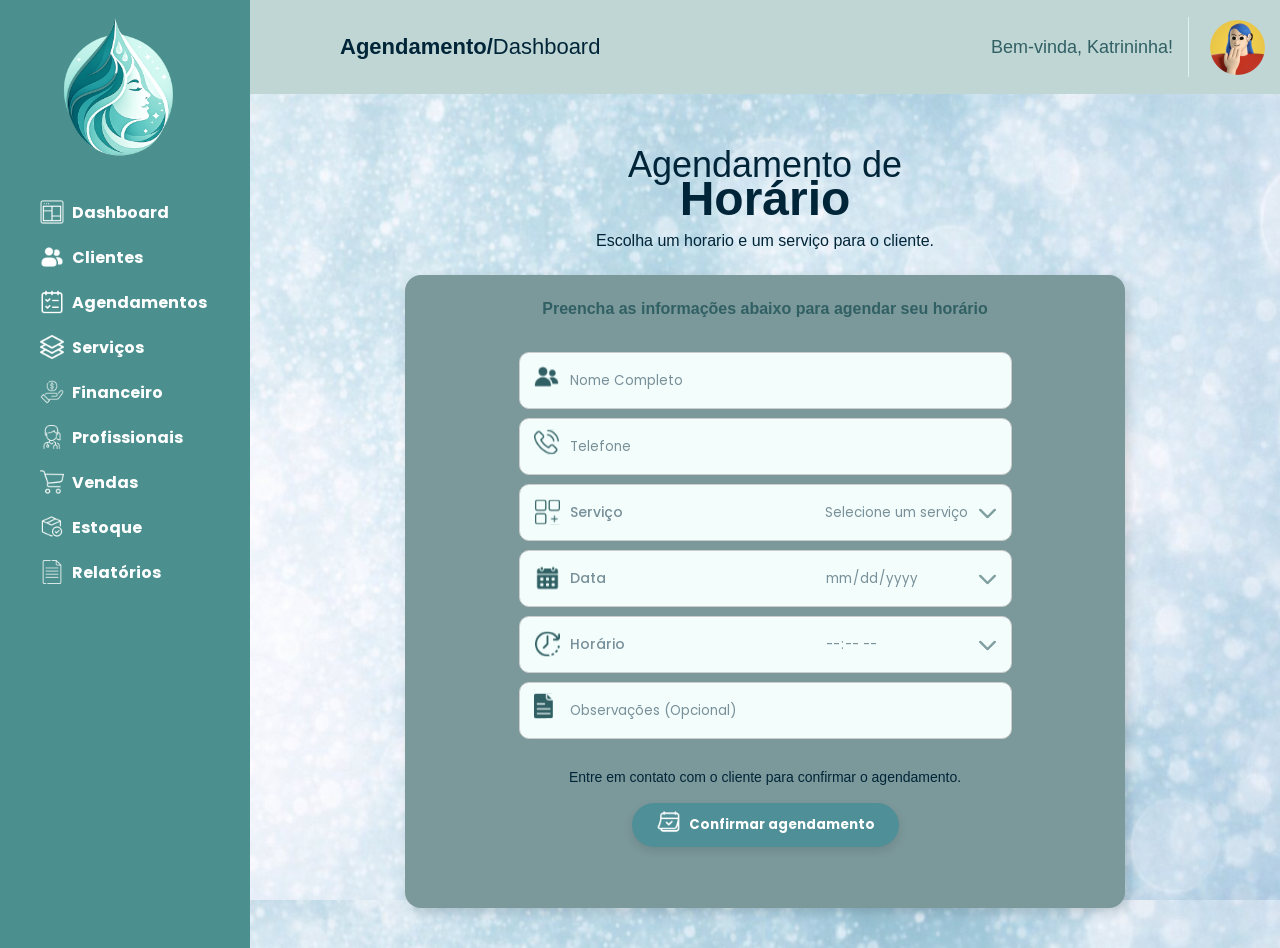
==== agendamento.html @ 1912023b "ajuste na responsividade do layout do tablet, responsividade do tamanho da letra de  agendamento, al" ====
<!doctype html>
<html lang="pt-br">
  <head>
    <meta charset="UTF-8" />
    <meta name="viewport" content="width=device-width, initial-scale=1.0" />
    <link rel="stylesheet" href="./style/style.css" />
    <title>Agendamento</title>
  </head>
  <body>
    <div class="sidebar">
      <!-- icone de x -->
      <div class="toggle_fechar">
        <svg
          width="23"
          height="23"
          viewBox="0 0 23 23"
          fill="none"
          xmlns="http://www.w3.org/2000/svg"
          xmlns:xlink="http://www.w3.org/1999/xlink"
        >
          <rect width="23" height="23" fill="url(#pattern0_185_789)" />
          <defs>
            <pattern
              id="pattern0_185_789"
              patternContentUnits="objectBoundingBox"
              width="1"
              height="1"
            >
              <use xlink:href="#image0_185_789" transform="scale(0.015625)" />
            </pattern>
            <image
              id="image0_185_789"
              width="64"
              height="64"
              preserveAspectRatio="none"
              xlink:href="[data-uri]"
            />
          </defs>
        </svg>
      </div>

      <!-- Logo -->
      <div class="img_sidebar">
        <img src="./assets/logo_sem_escrita.png" alt="Logo" />
      </div>

      <!-- Dashboard -->
      <div class="sidebar_icon_link">
        <svg
          width="24"
          height="24"
          viewBox="0 0 24 24"
          fill="none"
          xmlns="http://www.w3.org/2000/svg"
          xmlns:xlink="http://www.w3.org/1999/xlink"
        >
          <rect width="24" height="24" fill="url(#pattern0_128_11)" />
          <defs>
            <pattern
              id="pattern0_128_11"
              patternContentUnits="objectBoundingBox"
              width="1"
              height="1"
            >
              <use xlink:href="#image0_128_11" transform="scale(0.015625)" />
            </pattern>
            <image
              id="image0_128_11"
              width="64"
              height="64"
              preserveAspectRatio="none"
              xlink:href="[data-uri]"
            />
          </defs>
        </svg>
        <a href="/index.html" class="sidebar_link">Dashboard</a>
      </div>

      <!-- Clientes -->
      <div class="sidebar_icon_link">
        <svg
          width="24"
          height="24"
          viewBox="0 0 24 24"
          fill="none"
          xmlns="http://www.w3.org/2000/svg"
          xmlns:xlink="http://www.w3.org/1999/xlink"
        >
          <rect width="24" height="24" fill="url(#pattern0_128_10)" />
          <defs>
            <pattern
              id="pattern0_128_10"
              patternContentUnits="objectBoundingBox"
              width="1"
              height="1"
            >
              <use xlink:href="#image0_128_10" transform="scale(0.015625)" />
            </pattern>
            <image
              id="image0_128_10"
              width="64"
              height="64"
              preserveAspectRatio="none"
              xlink:href="[data-uri]"
            />
          </defs>
        </svg>
        <a href="/cliente.html" class="sidebar_link">Clientes</a>
      </div>

      <!-- Agendamentos -->
      <div class="sidebar_icon_link">
        <svg
          width="24"
          height="24"
          viewBox="0 0 24 24"
          fill="none"
          xmlns="http://www.w3.org/2000/svg"
          xmlns:xlink="http://www.w3.org/1999/xlink"
        >
          <rect width="24" height="24" fill="url(#pattern0_128_12)" />
          <defs>
            <pattern
              id="pattern0_128_12"
              patternContentUnits="objectBoundingBox"
              width="1"
              height="1"
            >
              <use xlink:href="#image0_128_12" transform="scale(0.015625)" />
            </pattern>
            <image
              id="image0_128_12"
              width="64"
              height="64"
              preserveAspectRatio="none"
              xlink:href="[data-uri]"
            />
          </defs>
        </svg>
        <a href="/agendamento.html" class="sidebar_link">Agendamentos</a>
      </div>

      <!-- Serviços -->
      <div class="sidebar_icon_link">
        <svg
          width="24"
          height="24"
          viewBox="0 0 24 24"
          fill="none"
          xmlns="http://www.w3.org/2000/svg"
          xmlns:xlink="http://www.w3.org/1999/xlink"
        >
          <rect width="24" height="24" fill="url(#pattern0_128_13)" />
          <defs>
            <pattern
              id="pattern0_128_13"
              patternContentUnits="objectBoundingBox"
              width="1"
              height="1"
            >
              <use xlink:href="#image0_128_13" transform="scale(0.015625)" />
            </pattern>
            <image
              id="image0_128_13"
              width="64"
              height="64"
              preserveAspectRatio="none"
              xlink:href="[data-uri]"
            />
          </defs>
        </svg>
        <a href="/servicos.html" class="sidebar_link">Serviços</a>
      </div>

      <!-- Financeiro -->
      <div class="sidebar_icon_link">
        <svg
          width="24"
          height="24"
          viewBox="0 0 24 24"
          fill="none"
          xmlns="http://www.w3.org/2000/svg"
          xmlns:xlink="http://www.w3.org/1999/xlink"
        >
          <rect width="24" height="24" fill="url(#pattern0_128_14)" />
          <defs>
            <pattern
              id="pattern0_128_14"
              patternContentUnits="objectBoundingBox"
              width="1"
              height="1"
            >
              <use xlink:href="#image0_128_14" transform="scale(0.015625)" />
            </pattern>
            <image
              id="image0_128_14"
              width="64"
              height="64"
              preserveAspectRatio="none"
              xlink:href="[data-uri]"
            />
          </defs>
        </svg>
        <a href="/financeiro.html" class="sidebar_link">Financeiro</a>
      </div>

      <!-- Profissionais -->
      <div class="sidebar_icon_link">
        <svg
          width="24"
          height="24"
          viewBox="0 0 24 24"
          fill="none"
          xmlns="http://www.w3.org/2000/svg"
          xmlns:xlink="http://www.w3.org/1999/xlink"
        >
          <rect width="24" height="24" fill="url(#pattern0_128_15)" />
          <defs>
            <pattern
              id="pattern0_128_15"
              patternContentUnits="objectBoundingBox"
              width="1"
              height="1"
            >
              <use xlink:href="#image0_128_15" transform="scale(0.015625)" />
            </pattern>
            <image
              id="image0_128_15"
              width="64"
              height="64"
              preserveAspectRatio="none"
              xlink:href="[data-uri]"
            />
          </defs>
        </svg>
        <a href="/profissionais.html" class="sidebar_link">Profissionais</a>
      </div>

      <!-- Vendas -->
      <div class="sidebar_icon_link">
        <svg
          width="24"
          height="24"
          viewBox="0 0 24 24"
          fill="none"
          xmlns="http://www.w3.org/2000/svg"
          xmlns:xlink="http://www.w3.org/1999/xlink"
        >
          <rect width="24" height="24" fill="url(#pattern0_128_9)" />
          <defs>
            <pattern
              id="pattern0_128_9"
              patternContentUnits="objectBoundingBox"
              width="1"
              height="1"
            >
              <use xlink:href="#image0_128_9" transform="scale(0.015625)" />
            </pattern>
            <image
              id="image0_128_9"
              width="64"
              height="64"
              preserveAspectRatio="none"
              xlink:href="[data-uri]"
            />
          </defs>
        </svg>
        <a href="/vendas.html" class="sidebar_link">Vendas</a>
      </div>

      <!-- Estoque -->
      <div class="sidebar_icon_link">
        <svg
          width="24"
          height="24"
          viewBox="0 0 24 24"
          fill="none"
          xmlns="http://www.w3.org/2000/svg"
          xmlns:xlink="http://www.w3.org/1999/xlink"
        >
          <rect width="24" height="24" fill="url(#pattern0_128_16)" />
          <defs>
            <pattern
              id="pattern0_128_16"
              patternContentUnits="objectBoundingBox"
              width="1"
              height="1"
            >
              <use xlink:href="#image0_128_16" transform="scale(0.015625)" />
            </pattern>
            <image
              id="image0_128_16"
              width="64"
              height="64"
              preserveAspectRatio="none"
              xlink:href="[data-uri]"
            />
          </defs>
        </svg>
        <a href="/estoque.html" class="sidebar_link">Estoque</a>
      </div>

      <!-- Relatórios -->
      <div class="sidebar_icon_link">
        <svg
          width="24"
          height="24"
          viewBox="0 0 24 24"
          fill="none"
          xmlns="http://www.w3.org/2000/svg"
          xmlns:xlink="http://www.w3.org/1999/xlink"
        >
          <rect width="24" height="24" fill="url(#pattern0_128_17)" />
          <defs>
            <pattern
              id="pattern0_128_17"
              patternContentUnits="objectBoundingBox"
              width="1"
              height="1"
            >
              <use xlink:href="#image0_128_17" transform="scale(0.015625)" />
            </pattern>
            <image
              id="image0_128_17"
              width="64"
              height="64"
              preserveAspectRatio="none"
              xlink:href="[data-uri]"
            />
          </defs>
        </svg>
        <a href="/relatorios.html" class="sidebar_link">Relatórios</a>
      </div>
    </div>

    <div class="padrao">
      <!-- Header Padrao -->
       <header>
        <div class="toggle_abrir">
          <svg width="50" height="50" viewBox="0 0 50 50" fill="none" xmlns="http://www.w3.org/2000/svg" xmlns:xlink="http://www.w3.org/1999/xlink">
            <rect width="50" height="50" fill="url(#pattern0_79_16)" />
            <defs>
            <pattern id="pattern0_79_16" apatternContentUnits="objectBoundingBox" width="1" height="1">
              <use xlink:href="#image0_79_16" transform="scale(0.015625)" />
            </pattern>
            <image id="image0_79_16" width="64" height="64" preserveAspectRatio="none" xlink:href="[data-uri]"/>
            </defs>
          </svg>

        </div>

        <img class="logo_mobile_e_tablet" src="/assets/logo_mobile_e_tablet.png" alt="logo"/>
        <div class="header_h2">
          <h2 class="header_h2--bold">Agendamento/</h2>
          <h2 class="header_h2--regular">Dashboard</h2>
        </div>

        <p>Bem-vinda, Katrininha!</p>

        <div class="barra"></div>

        <img src="assets/perfil.png" alt="Perfil" />
      </header>
        <!-- Container principal -->
        <main>
          <div class="container_principal">
            <div class="titulo">
              <h2>Agendamento de</h2>
              <h1>Horário</h1>
              <h4>Escolha um horario e um serviço para o cliente.</h4>
            </div>

            <!-- Conteiner principal do agendamento -->
            <div class="content_agendamento">
              <h4>Preencha as informações abaixo para agendar seu horário</h4>

              <!-- Formulário de agendamento -->
              <form action="/enviar-dados" method="post">
                <!-- div para organização dos inputs -->
                <div class="form_group">
                  <!-- NOME -->
                  <!-- div para alinhamento dos icones -->
                  <div class="icon_group">
                    <!-- Icone de user -->
                    <span class="icon">
                      <svg width="25" height="25" viewBox="0 0 25 25" fill="none" xmlns="http://www.w3.org/2000/svg" xmlns:xlink="http://www.w3.org/1999/xlink">
                        <rect width="25" height="25" fill="url(#pattern0_185_724)"/>
                        <defs>
                          <pattern id="pattern0_185_724" patternContentUnits="objectBoundingBox" width="1" height="1">
                            <use xlink:href="#image0_185_724" transform="scale(0.015625)"/>
                          </pattern>
                          <image id="image0_185_724" width="64" height="64" preserveAspectRatio="none" xlink:href="[data-uri]"/>
                        </defs>
                      </svg>
                    </span>

                    <!-- Campo de nome -->
                    <input type="text" id="nome" placeholder="Nome Completo" required/>
                  </div>

                  <!-- TELEFONE -->
                  <div class="icon_group">
                    <!-- icone de telefone -->
                    <span class="icon">
                      <svg width="25" height="25" viewBox="0 0 25 25" fill="none" xmlns="http://www.w3.org/2000/svg" xmlns:xlink="http://www.w3.org/1999/xlink">
                        <rect width="25" height="25" fill="url(#pattern0_185_725)"/>
                        <defs>
                          <pattern id="pattern0_185_725" patternContentUnits="objectBoundingBox" width="1" height="1">
                            <use xlink:href="#image0_185_725" transform="scale(0.015625)"/>
                          </pattern>
                          <image id="image0_185_725" width="64" height="64" preserveAspectRatio="none" xlink:href="[data-uri]"/>
                        </defs>
                      </svg>
                    </span>

                    <!-- Campo de telefone -->
                    <input type="tel" id="telefone" placeholder="Telefone" required/>
                  </div>

                  <!-- SERVIÇOS -->
                  <!-- Campo de serviço -->
                  <div class="campo_select">
                    <!-- icone de serviço -->
                    <div class="icon_group">
                      <span class="icon">
                        <svg width="25" height="25" viewBox="0 0 25 25" fill="none" xmlns="http://www.w3.org/2000/svg" xmlns:xlink="http://www.w3.org/1999/xlink">
                          <rect width="25" height="25" fill="url(#pattern0_185_726)"/>
                          <defs>
                            <pattern id="pattern0_185_726" patternContentUnits="objectBoundingBox" width="1" height="1">
                              <use xlink:href="#image0_185_726" transform="scale(0.015625)"/>
                            </pattern>
                            <image id="image0_185_726" width="64" height="64" preserveAspectRatio="none" xlink:href="[data-uri]"/>
                          </defs>
                        </svg>

                      </span>
                    </div>

                    <!-- lado direito de serviço com texto-->
                    <span class="label">Serviço</span>

                    <!-- select de serviço -->
                    <select class="input_select" id="servico" required>
                      <option disabled selected>Selecione um serviço</option>
                      <option>Preenchimento Labial</option>
                      <option>Botox</option>
                      <option>Massagem Facial</option>
                      <option>Peeling Químico</option>
                      <option>Limpeza de Pele</option>
                      <option>Microagulhamento</option>
                      <option>Drenagem Linfática</option>
                    </select>

                    <!-- seta ao lado de selecione um serviço -->
                    <span class="icon_seta">
                      <svg width="17" height="17" viewBox="0 0 17 17" fill="none" xmlns="http://www.w3.org/2000/svg" xmlns:xlink="http://www.w3.org/1999/xlink">
                        <rect opacity="0.6" width="17" height="17" fill="url(#pattern0_232_75)"/>
                        <defs>
                          <pattern id="pattern0_232_75" patternContentUnits="objectBoundingBox" width="1" height="1">
                            <use xlink:href="#image0_232_75" transform="scale(0.03125)"/>
                          </pattern>
                          <image id="image0_232_75" width="32" height="32" preserveAspectRatio="none" xlink:href="[data-uri]"/>
                        </defs>
                      </svg>

                    </span>
                  </div>

                  <!-- DATA -->
                  <!-- Campo de data -->
                  <div class="campo_select">
                    <div class="icon_group">
                      <!-- icone de data -->
                      <span class="icon">
                        <svg width="25" height="25" viewBox="0 0 25 25" fill="none" xmlns="http://www.w3.org/2000/svg" xmlns:xlink="http://www.w3.org/1999/xlink">
                          <rect width="25" height="25" fill="url(#pattern0_185_727)"/>
                          <defs>
                            <pattern id="pattern0_185_727" patternContentUnits="objectBoundingBox" width="1" height="1">
                              <use xlink:href="#image0_185_727" transform="scale(0.015625)"/>
                            </pattern>
                            <image id="image0_185_727" width="64" height="64" preserveAspectRatio="none" xlink:href="[data-uri]"/>
                          </defs>
                        </svg>
                      </span>
                    </div>

                    <!-- lado direito de data com texto -->
                    <span class="label">Data</span>

                    <input type="date" id="data" name="data" required />

                    <!-- seta ao lado de horario -->
                    <span class="icon_seta">
                      <svg width="17" height="17" viewBox="0 0 17 17" fill="none" xmlns="http://www.w3.org/2000/svg" xmlns:xlink="http://www.w3.org/1999/xlink">
                        <rect opacity="0.6" width="17" height="17" fill="url(#pattern0_232_75)"/>
                        <defs>
                          <pattern id="pattern0_232_75" patternContentUnits="objectBoundingBox" width="1" height="1">
                            <use xlink:href="#image0_232_75" transform="scale(0.03125)"/>
                          </pattern>
                          <image id="image0_232_75" width="32" height="32" preserveAspectRatio="none" xlink:href="[data-uri]"/>
                        </defs>
                      </svg>
                    </span>
                  </div>

                  <!-- HORARIO -->
                  <!-- Campo de horario -->
                  <div class="campo_select">
                    <div class="icon_group">
                      <!-- icone de horario -->
                      <span class="icon">
                        <svg width="25" height="25" viewBox="0 0 25 25" fill="none" xmlns="http://www.w3.org/2000/svg" xmlns:xlink="http://www.w3.org/1999/xlink">
                          <rect width="25" height="25" fill="url(#pattern0_185_728)"/>
                          <defs>
                            <pattern id="pattern0_185_728" patternContentUnits="objectBoundingBox" width="1" height="1">
                              <use xlink:href="#image0_185_728" transform="scale(0.015625)"/>
                            </pattern>
                            <image id="image0_185_728" width="64" height="64" preserveAspectRatio="none" xlink:href="[data-uri]"/>
                          </defs>
                        </svg>
                      </span>
                    </div>

                    <!-- lado direito de horario com texto -->
                    <span class="label">Horário</span>

                    <input type="time" id="horario" name="horario" required />

                    <!-- seta ao lado de horario -->
                    <span class="icon_seta">
                      <svg width="17" height="17" viewBox="0 0 17 17" fill="none" xmlns="http://www.w3.org/2000/svg" xmlns:xlink="http://www.w3.org/1999/xlink">
                        <rect opacity="0.6" width="17" height="17" fill="url(#pattern0_232_75)"/>
                        <defs>
                          <pattern id="pattern0_232_75" patternContentUnits="objectBoundingBox" width="1" height="1">
                            <use xlink:href="#image0_232_75" transform="scale(0.03125)"/>
                          </pattern>
                          <image id="image0_232_75" width="32" height="32" preserveAspectRatio="none" xlink:href="[data-uri]"/>
                        </defs>
                      </svg>
                    </span>
                  </div>

                  <!-- OBSERVAÇOES -->
                  <div class="icon_group">
                    <!-- icone de observações -->
                    <span class="icon">
                      <svg
                        width="25"
                        height="25"
                        viewBox="0 0 25 25"
                        fill="none"
                        xmlns="http://www.w3.org/2000/svg"
                        xmlns:xlink="http://www.w3.org/1999/xlink"
                      >
                        <rect
                          width="25"
                          height="25"
                          fill="url(#pattern0_212_93)"
                        />
                        <defs>
                          <pattern
                            id="pattern0_212_93"
                            patternContentUnits="objectBoundingBox"
                            width="1"
                            height="1"
                          >
                            <use
                              xlink:href="#image0_212_93"
                              transform="scale(0.015625)"
                            />
                          </pattern>
                          <image
                            id="image0_212_93"
                            width="64"
                            height="64"
                            preserveAspectRatio="none"
                            xlink:href="[data-uri]"
                          />
                        </defs>
                      </svg>
                    </span>

                    <!-- Campo de observações -->
                    <input
                      type="text"
                      id="observacoes"
                      placeholder="Observações (Opcional)"
                    />
                  </div>
                </div>

                <p>
                  Entre em contato com o cliente para confirmar o agendamento.
                </p>

                <!-- Botão de envio -->
                <button type="submit">
                  <span class="icon">
                    <svg
                      width="25"
                      height="25"
                      viewBox="0 0 25 25"
                      fill="none"
                      xmlns="http://www.w3.org/2000/svg"
                      xmlns:xlink="http://www.w3.org/1999/xlink"
                    >
                      <rect
                        width="25"
                        height="25"
                        fill="url(#pattern0_185_731)"
                      />
                      <defs>
                        <pattern
                          id="pattern0_185_731"
                          patternContentUnits="objectBoundingBox"
                          width="1"
                          height="1"
                        >
                          <use
                            xlink:href="#image0_185_731"
                            transform="scale(0.015625)"
                          />
                        </pattern>
                        <image
                          id="image0_185_731"
                          width="64"
                          height="64"
                          preserveAspectRatio="none"
                          xlink:href="[data-uri]"
                        />
                      </defs>
                    </svg>
                  </span>

                  Confirmar agendamento
                </button>
              </form>
            </div>
          </div>
        </main>
      </main>
    </div>

    <script src="/js/script.js"></script>
  </body>
</html>
---- style/style.css ----
@import url(../css/agendamento.css);
@import url(../css/cadastro.css);
@import url(../css/cliente.css);
@import url(../css/componentes.css);
@import url(../css/estoque.css);
@import url(../css/financeiro.css);
@import url(../css/global.css);
@import url(../css/index.css);
@import url(../css/layout.css);
@import url(../css/login.css);
@import url(../css/profissional.css);
@import url(../css/servicos.css);

/* RESPONSIVIDADE */
@import url(../css/responsividade_agendamento.css);
@import url(../css/responsividade_cadastro.css);
@import url(../css/responsividade_cliente.css);
@import url(../css/responsividade_estoque.css);
@import url(../css/responsividade_financeiro.css);
@import url(../css/responsividade_index.css);
@import url(../css/responsividade_layout.css);
@import url(../css/responsividade_login.css);
@import url(../css/responsividade_profissionais.css);
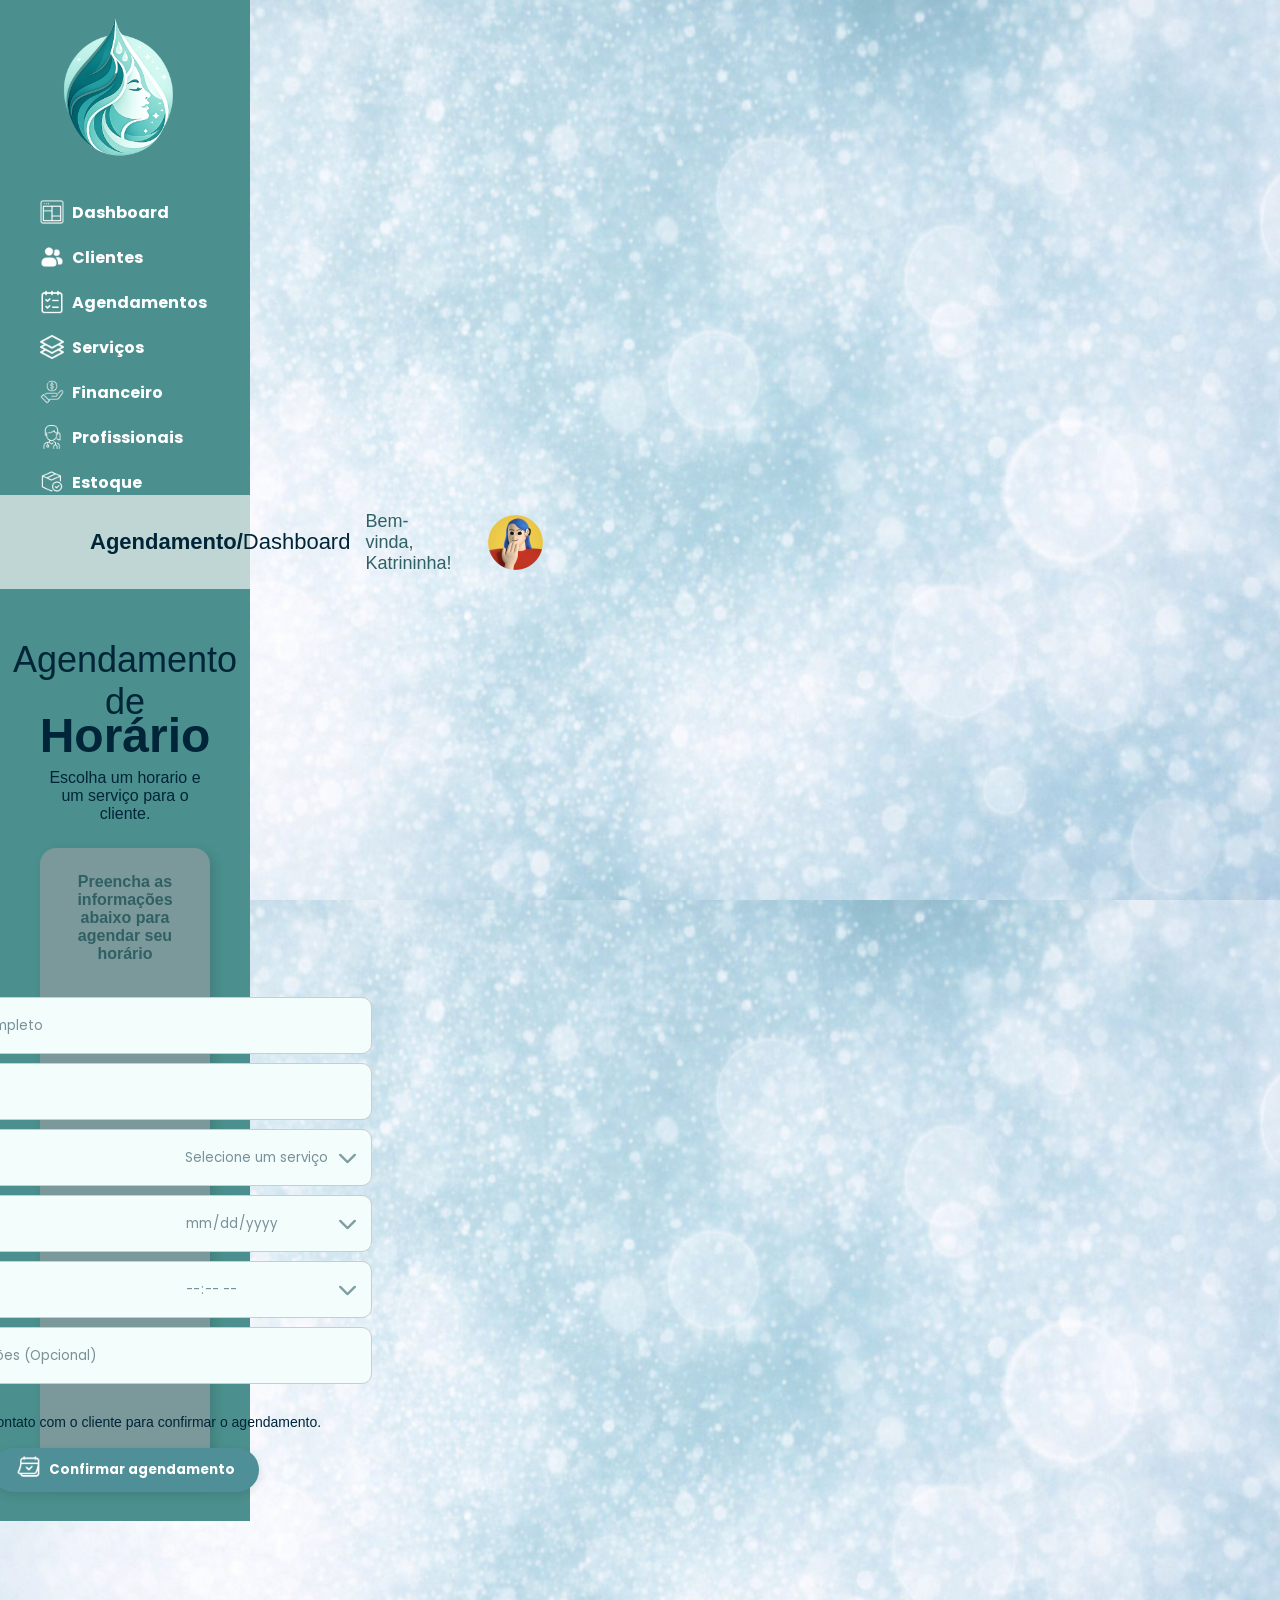
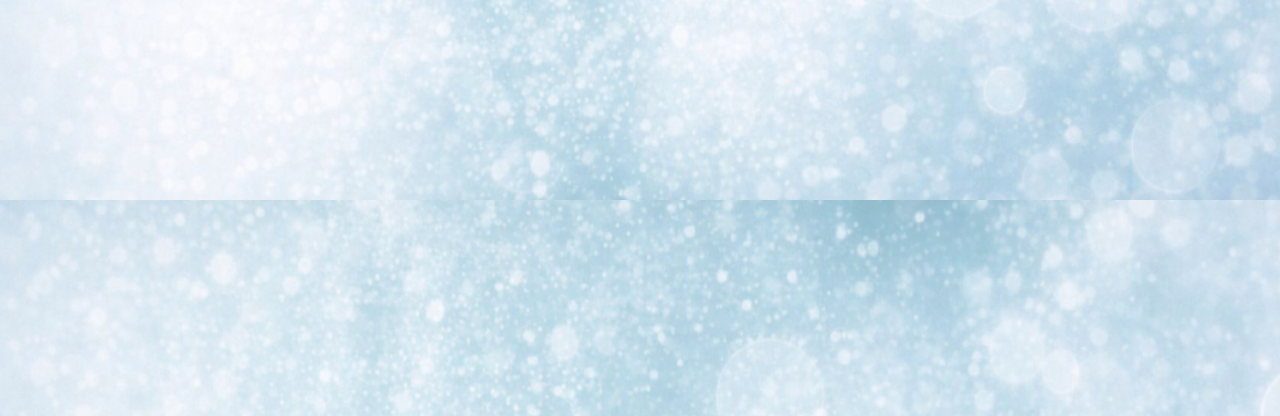
==== commit a4b18441: "tirando as paginas a mais do sidebar" ====
--- a/agendamento.html
+++ b/agendamento.html
@@ -10,31 +10,13 @@
     <div class="sidebar">
       <!-- icone de x -->
       <div class="toggle_fechar">
-        <svg
-          width="23"
-          height="23"
-          viewBox="0 0 23 23"
-          fill="none"
-          xmlns="http://www.w3.org/2000/svg"
-          xmlns:xlink="http://www.w3.org/1999/xlink"
-        >
+        <svg width="23" height="23" viewBox="0 0 23 23" fill="none" xmlns="http://www.w3.org/2000/svg" xmlns:xlink="http://www.w3.org/1999/xlink">
           <rect width="23" height="23" fill="url(#pattern0_185_789)" />
           <defs>
-            <pattern
-              id="pattern0_185_789"
-              patternContentUnits="objectBoundingBox"
-              width="1"
-              height="1"
-            >
+            <pattern id="pattern0_185_789" patternContentUnits="objectBoundingBox" width="1" height="1">
               <use xlink:href="#image0_185_789" transform="scale(0.015625)" />
             </pattern>
-            <image
-              id="image0_185_789"
-              width="64"
-              height="64"
-              preserveAspectRatio="none"
-              xlink:href="[data-uri]"
-            />
+            <image id="image0_185_789" width="64" height="64" preserveAspectRatio="none" xlink:href="[data-uri]"/>
           </defs>
         </svg>
       </div>
@@ -46,31 +28,13 @@
 
       <!-- Dashboard -->
       <div class="sidebar_icon_link">
-        <svg
-          width="24"
-          height="24"
-          viewBox="0 0 24 24"
-          fill="none"
-          xmlns="http://www.w3.org/2000/svg"
-          xmlns:xlink="http://www.w3.org/1999/xlink"
-        >
+        <svg width="24" height="24" viewBox="0 0 24 24" fill="none" xmlns="http://www.w3.org/2000/svg" xmlns:xlink="http://www.w3.org/1999/xlink">
           <rect width="24" height="24" fill="url(#pattern0_128_11)" />
           <defs>
-            <pattern
-              id="pattern0_128_11"
-              patternContentUnits="objectBoundingBox"
-              width="1"
-              height="1"
-            >
+            <pattern id="pattern0_128_11" patternContentUnits="objectBoundingBox" width="1" height="1" >
               <use xlink:href="#image0_128_11" transform="scale(0.015625)" />
             </pattern>
-            <image
-              id="image0_128_11"
-              width="64"
-              height="64"
-              preserveAspectRatio="none"
-              xlink:href="[data-uri]"
-            />
+            <image id="image0_128_11" width="64" height="64" preserveAspectRatio="none" xlink:href="[data-uri]"/>
           </defs>
         </svg>
         <a href="/index.html" class="sidebar_link">Dashboard</a>
@@ -78,31 +42,13 @@
 
       <!-- Clientes -->
       <div class="sidebar_icon_link">
-        <svg
-          width="24"
-          height="24"
-          viewBox="0 0 24 24"
-          fill="none"
-          xmlns="http://www.w3.org/2000/svg"
-          xmlns:xlink="http://www.w3.org/1999/xlink"
-        >
+        <svg width="24" height="24" viewBox="0 0 24 24" fill="none" xmlns="http://www.w3.org/2000/svg" xmlns:xlink="http://www.w3.org/1999/xlink">
           <rect width="24" height="24" fill="url(#pattern0_128_10)" />
           <defs>
-            <pattern
-              id="pattern0_128_10"
-              patternContentUnits="objectBoundingBox"
-              width="1"
-              height="1"
-            >
+            <pattern id="pattern0_128_10" patternContentUnits="objectBoundingBox" width="1" height="1" >
               <use xlink:href="#image0_128_10" transform="scale(0.015625)" />
             </pattern>
-            <image
-              id="image0_128_10"
-              width="64"
-              height="64"
-              preserveAspectRatio="none"
-              xlink:href="[data-uri]"
-            />
+            <image id="image0_128_10" width="64" height="64" preserveAspectRatio="none" xlink:href="[data-uri]"/>
           </defs>
         </svg>
         <a href="/cliente.html" class="sidebar_link">Clientes</a>
@@ -110,31 +56,13 @@
 
       <!-- Agendamentos -->
       <div class="sidebar_icon_link">
-        <svg
-          width="24"
-          height="24"
-          viewBox="0 0 24 24"
-          fill="none"
-          xmlns="http://www.w3.org/2000/svg"
-          xmlns:xlink="http://www.w3.org/1999/xlink"
-        >
+        <svg width="24" height="24" viewBox="0 0 24 24" fill="none" xmlns="http://www.w3.org/2000/svg" xmlns:xlink="http://www.w3.org/1999/xlink" >
           <rect width="24" height="24" fill="url(#pattern0_128_12)" />
           <defs>
-            <pattern
-              id="pattern0_128_12"
-              patternContentUnits="objectBoundingBox"
-              width="1"
-              height="1"
-            >
+            <pattern id="pattern0_128_12" patternContentUnits="objectBoundingBox" width="1" height="1">
               <use xlink:href="#image0_128_12" transform="scale(0.015625)" />
             </pattern>
-            <image
-              id="image0_128_12"
-              width="64"
-              height="64"
-              preserveAspectRatio="none"
-              xlink:href="[data-uri]"
-            />
+            <image id="image0_128_12" width="64" height="64" preserveAspectRatio="none" xlink:href="[data-uri]"/>
           </defs>
         </svg>
         <a href="/agendamento.html" class="sidebar_link">Agendamentos</a>
@@ -142,31 +70,13 @@
 
       <!-- Serviços -->
       <div class="sidebar_icon_link">
-        <svg
-          width="24"
-          height="24"
-          viewBox="0 0 24 24"
-          fill="none"
-          xmlns="http://www.w3.org/2000/svg"
-          xmlns:xlink="http://www.w3.org/1999/xlink"
-        >
+        <svg width="24" height="24" viewBox="0 0 24 24" fill="none" xmlns="http://www.w3.org/2000/svg" xmlns:xlink="http://www.w3.org/1999/xlink">
           <rect width="24" height="24" fill="url(#pattern0_128_13)" />
           <defs>
-            <pattern
-              id="pattern0_128_13"
-              patternContentUnits="objectBoundingBox"
-              width="1"
-              height="1"
-            >
+            <pattern id="pattern0_128_13" patternContentUnits="objectBoundingBox" width="1" height="1">
               <use xlink:href="#image0_128_13" transform="scale(0.015625)" />
             </pattern>
-            <image
-              id="image0_128_13"
-              width="64"
-              height="64"
-              preserveAspectRatio="none"
-              xlink:href="[data-uri]"
-            />
+            <image id="image0_128_13" width="64" height="64" preserveAspectRatio="none" xlink:href="[data-uri]"/>
           </defs>
         </svg>
         <a href="/servicos.html" class="sidebar_link">Serviços</a>
@@ -174,31 +84,13 @@
 
       <!-- Financeiro -->
       <div class="sidebar_icon_link">
-        <svg
-          width="24"
-          height="24"
-          viewBox="0 0 24 24"
-          fill="none"
-          xmlns="http://www.w3.org/2000/svg"
-          xmlns:xlink="http://www.w3.org/1999/xlink"
-        >
+        <svg width="24" height="24" viewBox="0 0 24 24" fill="none" xmlns="http://www.w3.org/2000/svg" xmlns:xlink="http://www.w3.org/1999/xlink">
           <rect width="24" height="24" fill="url(#pattern0_128_14)" />
           <defs>
-            <pattern
-              id="pattern0_128_14"
-              patternContentUnits="objectBoundingBox"
-              width="1"
-              height="1"
-            >
+            <pattern id="pattern0_128_14" patternContentUnits="objectBoundingBox" width="1" height="1">
               <use xlink:href="#image0_128_14" transform="scale(0.015625)" />
             </pattern>
-            <image
-              id="image0_128_14"
-              width="64"
-              height="64"
-              preserveAspectRatio="none"
-              xlink:href="[data-uri]"
-            />
+            <image id="image0_128_14" width="64" height="64" preserveAspectRatio="none" xlink:href="[data-uri]"/>
           </defs>
         </svg>
         <a href="/financeiro.html" class="sidebar_link">Financeiro</a>
@@ -206,133 +98,34 @@
 
       <!-- Profissionais -->
       <div class="sidebar_icon_link">
-        <svg
-          width="24"
-          height="24"
-          viewBox="0 0 24 24"
-          fill="none"
-          xmlns="http://www.w3.org/2000/svg"
-          xmlns:xlink="http://www.w3.org/1999/xlink"
-        >
+        <svg width="24" height="24" viewBox="0 0 24 24" fill="none" xmlns="http://www.w3.org/2000/svg" xmlns:xlink="http://www.w3.org/1999/xlink" >
           <rect width="24" height="24" fill="url(#pattern0_128_15)" />
           <defs>
-            <pattern
-              id="pattern0_128_15"
-              patternContentUnits="objectBoundingBox"
-              width="1"
-              height="1"
-            >
+            <pattern id="pattern0_128_15" patternContentUnits="objectBoundingBox" width="1" height="1">
               <use xlink:href="#image0_128_15" transform="scale(0.015625)" />
             </pattern>
-            <image
-              id="image0_128_15"
-              width="64"
-              height="64"
-              preserveAspectRatio="none"
-              xlink:href="[data-uri]"
-            />
+            <image id="image0_128_15" width="64" height="64" preserveAspectRatio="none" xlink:href="[data-uri]"/>
           </defs>
         </svg>
         <a href="/profissionais.html" class="sidebar_link">Profissionais</a>
       </div>
 
-      <!-- Vendas -->
-      <div class="sidebar_icon_link">
-        <svg
-          width="24"
-          height="24"
-          viewBox="0 0 24 24"
-          fill="none"
-          xmlns="http://www.w3.org/2000/svg"
-          xmlns:xlink="http://www.w3.org/1999/xlink"
-        >
-          <rect width="24" height="24" fill="url(#pattern0_128_9)" />
-          <defs>
-            <pattern
-              id="pattern0_128_9"
-              patternContentUnits="objectBoundingBox"
-              width="1"
-              height="1"
-            >
-              <use xlink:href="#image0_128_9" transform="scale(0.015625)" />
-            </pattern>
-            <image
-              id="image0_128_9"
-              width="64"
-              height="64"
-              preserveAspectRatio="none"
-              xlink:href="[data-uri]"
-            />
-          </defs>
-        </svg>
-        <a href="/vendas.html" class="sidebar_link">Vendas</a>
-      </div>
 
       <!-- Estoque -->
       <div class="sidebar_icon_link">
-        <svg
-          width="24"
-          height="24"
-          viewBox="0 0 24 24"
-          fill="none"
-          xmlns="http://www.w3.org/2000/svg"
-          xmlns:xlink="http://www.w3.org/1999/xlink"
-        >
+        <svg width="24" height="24" viewBox="0 0 24 24" fill="none" xmlns="http://www.w3.org/2000/svg" xmlns:xlink="http://www.w3.org/1999/xlink">
           <rect width="24" height="24" fill="url(#pattern0_128_16)" />
           <defs>
-            <pattern
-              id="pattern0_128_16"
-              patternContentUnits="objectBoundingBox"
-              width="1"
-              height="1"
-            >
+            <pattern id="pattern0_128_16" patternContentUnits="objectBoundingBox" width="1" height="1">
               <use xlink:href="#image0_128_16" transform="scale(0.015625)" />
             </pattern>
-            <image
-              id="image0_128_16"
-              width="64"
-              height="64"
-              preserveAspectRatio="none"
-              xlink:href="[data-uri]"
-            />
+            <image id="image0_128_16" width="64" height="64" preserveAspectRatio="none" xlink:href="[data-uri]"/>
           </defs>
         </svg>
         <a href="/estoque.html" class="sidebar_link">Estoque</a>
       </div>
 
-      <!-- Relatórios -->
-      <div class="sidebar_icon_link">
-        <svg
-          width="24"
-          height="24"
-          viewBox="0 0 24 24"
-          fill="none"
-          xmlns="http://www.w3.org/2000/svg"
-          xmlns:xlink="http://www.w3.org/1999/xlink"
-        >
-          <rect width="24" height="24" fill="url(#pattern0_128_17)" />
-          <defs>
-            <pattern
-              id="pattern0_128_17"
-              patternContentUnits="objectBoundingBox"
-              width="1"
-              height="1"
-            >
-              <use xlink:href="#image0_128_17" transform="scale(0.015625)" />
-            </pattern>
-            <image
-              id="image0_128_17"
-              width="64"
-              height="64"
-              preserveAspectRatio="none"
-              xlink:href="[data-uri]"
-            />
-          </defs>
-        </svg>
-        <a href="/relatorios.html" class="sidebar_link">Relatórios</a>
-      </div>
-    </div>
-
+      
     <div class="padrao">
       <!-- Header Padrao -->
        <header>
@@ -340,7 +133,7 @@
           <svg width="50" height="50" viewBox="0 0 50 50" fill="none" xmlns="http://www.w3.org/2000/svg" xmlns:xlink="http://www.w3.org/1999/xlink">
             <rect width="50" height="50" fill="url(#pattern0_79_16)" />
             <defs>
-            <pattern id="pattern0_79_16" apatternContentUnits="objectBoundingBox" width="1" height="1">
+            <pattern id="pattern0_79_16" patternContentUnits="objectBoundingBox" width="1" height="1">
               <use xlink:href="#image0_79_16" transform="scale(0.015625)" />
             </pattern>
             <image id="image0_79_16" width="64" height="64" preserveAspectRatio="none" xlink:href="[data-uri]"/>
@@ -544,90 +337,34 @@
                   <div class="icon_group">
                     <!-- icone de observações -->
                     <span class="icon">
-                      <svg
-                        width="25"
-                        height="25"
-                        viewBox="0 0 25 25"
-                        fill="none"
-                        xmlns="http://www.w3.org/2000/svg"
-                        xmlns:xlink="http://www.w3.org/1999/xlink"
-                      >
-                        <rect
-                          width="25"
-                          height="25"
-                          fill="url(#pattern0_212_93)"
-                        />
-                        <defs>
-                          <pattern
-                            id="pattern0_212_93"
-                            patternContentUnits="objectBoundingBox"
-                            width="1"
-                            height="1"
-                          >
-                            <use
-                              xlink:href="#image0_212_93"
-                              transform="scale(0.015625)"
-                            />
-                          </pattern>
-                          <image
-                            id="image0_212_93"
-                            width="64"
-                            height="64"
-                            preserveAspectRatio="none"
-                            xlink:href="[data-uri]"
-                          />
+                      <svg width="25" height="25" viewBox="0 0 25 25" fill="none" xmlns="http://www.w3.org/2000/svg" xmlns:xlink="http://www.w3.org/1999/xlink">
+                        <rect width="25" height="25" fill="url(#pattern0_212_93)"/>
+                        <defs>
+                          <pattern id="pattern0_212_93" patternContentUnits="objectBoundingBox" width="1" height="1">
+                            <use xlink:href="#image0_212_93" transform="scale(0.015625)"/>
+                          </pattern>
+                          <image id="image0_212_93" width="64" height="64" preserveAspectRatio="none" xlink:href="[data-uri]"/>
                         </defs>
                       </svg>
                     </span>
 
                     <!-- Campo de observações -->
-                    <input
-                      type="text"
-                      id="observacoes"
-                      placeholder="Observações (Opcional)"
-                    />
+                    <input type="text" id="observacoes" placeholder="Observações (Opcional)"/>
                   </div>
                 </div>
 
-                <p>
-                  Entre em contato com o cliente para confirmar o agendamento.
-                </p>
+                <p>Entre em contato com o cliente para confirmar o agendamento.</p>
 
                 <!-- Botão de envio -->
                 <button type="submit">
                   <span class="icon">
-                    <svg
-                      width="25"
-                      height="25"
-                      viewBox="0 0 25 25"
-                      fill="none"
-                      xmlns="http://www.w3.org/2000/svg"
-                      xmlns:xlink="http://www.w3.org/1999/xlink"
-                    >
-                      <rect
-                        width="25"
-                        height="25"
-                        fill="url(#pattern0_185_731)"
-                      />
+                    <svg width="25" height="25" viewBox="0 0 25 25" fill="none" xmlns="http://www.w3.org/2000/svg" xmlns:xlink="http://www.w3.org/1999/xlink">
+                      <rect width="25" height="25" fill="url(#pattern0_185_731)"/>
                       <defs>
-                        <pattern
-                          id="pattern0_185_731"
-                          patternContentUnits="objectBoundingBox"
-                          width="1"
-                          height="1"
-                        >
-                          <use
-                            xlink:href="#image0_185_731"
-                            transform="scale(0.015625)"
-                          />
+                        <pattern id="pattern0_185_731" patternContentUnits="objectBoundingBox" width="1" height="1">
+                          <use xlink:href="#image0_185_731" transform="scale(0.015625)"/>
                         </pattern>
-                        <image
-                          id="image0_185_731"
-                          width="64"
-                          height="64"
-                          preserveAspectRatio="none"
-                          xlink:href="[data-uri]"
-                        />
+                        <image id="image0_185_731" width="64" height="64" preserveAspectRatio="none" xlink:href="[data-uri]"/>
                       </defs>
                     </svg>
                   </span>
--- a/style/style.css
+++ b/style/style.css
@@ -9,7 +9,7 @@
 @import url(../css/layout.css);
 @import url(../css/login.css);
 @import url(../css/profissional.css);
-@import url(../css/servicos.css);
+@import url(../css/servico.css);
 
 /* RESPONSIVIDADE */
 @import url(../css/responsividade_agendamento.css);
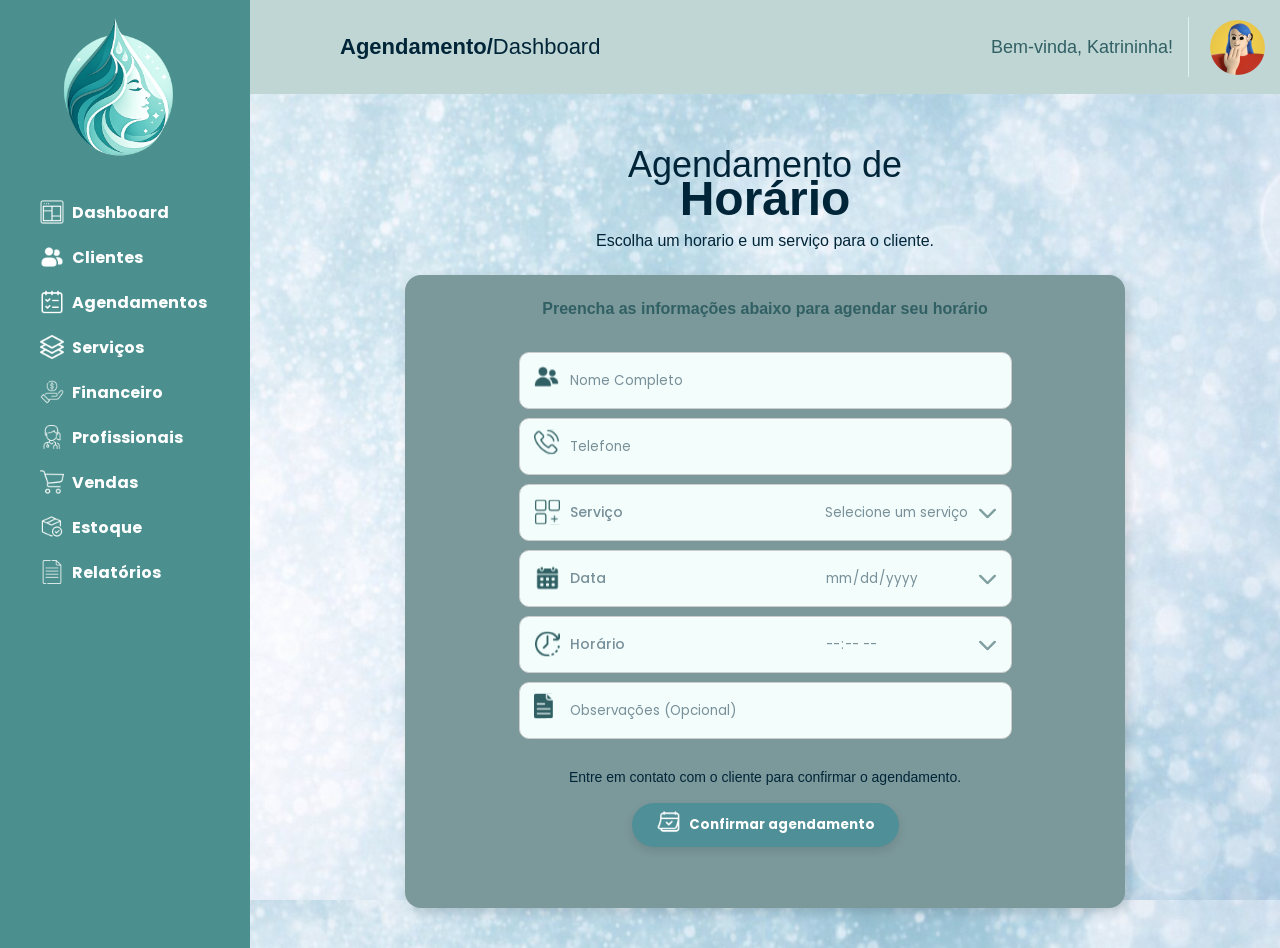
==== commit 030ce656: "Revert "tirando as paginas a mais do sidebar" This reverts commit a4b18441acfaf42ba5589d0ddff6a47b73" ====
--- a/agendamento.html
+++ b/agendamento.html
@@ -110,6 +110,19 @@
         <a href="/profissionais.html" class="sidebar_link">Profissionais</a>
       </div>
 
+      <!-- Vendas -->
+      <div class="sidebar_icon_link">
+        <svg width="24" height="24" viewBox="0 0 24 24" fill="none" xmlns="http://www.w3.org/2000/svg" xmlns:xlink="http://www.w3.org/1999/xlink">
+          <rect width="24" height="24" fill="url(#pattern0_128_9)" />
+          <defs>
+            <pattern id="pattern0_128_9" patternContentUnits="objectBoundingBox" width="1" height="1">
+              <use xlink:href="#image0_128_9" transform="scale(0.015625)" />
+            </pattern>
+            <image id="image0_128_9" width="64" height="64" preserveAspectRatio="none" xlink:href="[data-uri]"/>
+          </defs>
+        </svg>
+        <a href="/vendas.html" class="sidebar_link">Vendas</a>
+      </div>
 
       <!-- Estoque -->
       <div class="sidebar_icon_link">
@@ -125,7 +138,21 @@
         <a href="/estoque.html" class="sidebar_link">Estoque</a>
       </div>
 
-      
+      <!-- Relatórios -->
+      <div class="sidebar_icon_link">
+        <svg width="24" height="24" viewBox="0 0 24 24" fill="none" xmlns="http://www.w3.org/2000/svg" xmlns:xlink="http://www.w3.org/1999/xlink">
+          <rect width="24" height="24" fill="url(#pattern0_128_17)" />
+          <defs>
+            <pattern id="pattern0_128_17" patternContentUnits="objectBoundingBox" width="1" height="1">
+              <use xlink:href="#image0_128_17" transform="scale(0.015625)" />
+            </pattern>
+            <image id="image0_128_17" width="64" height="64" preserveAspectRatio="none" xlink:href="[data-uri]"/>
+          </defs>
+        </svg>
+        <a href="/relatorios.html" class="sidebar_link">Relatórios</a>
+      </div>
+    </div>
+
     <div class="padrao">
       <!-- Header Padrao -->
        <header>
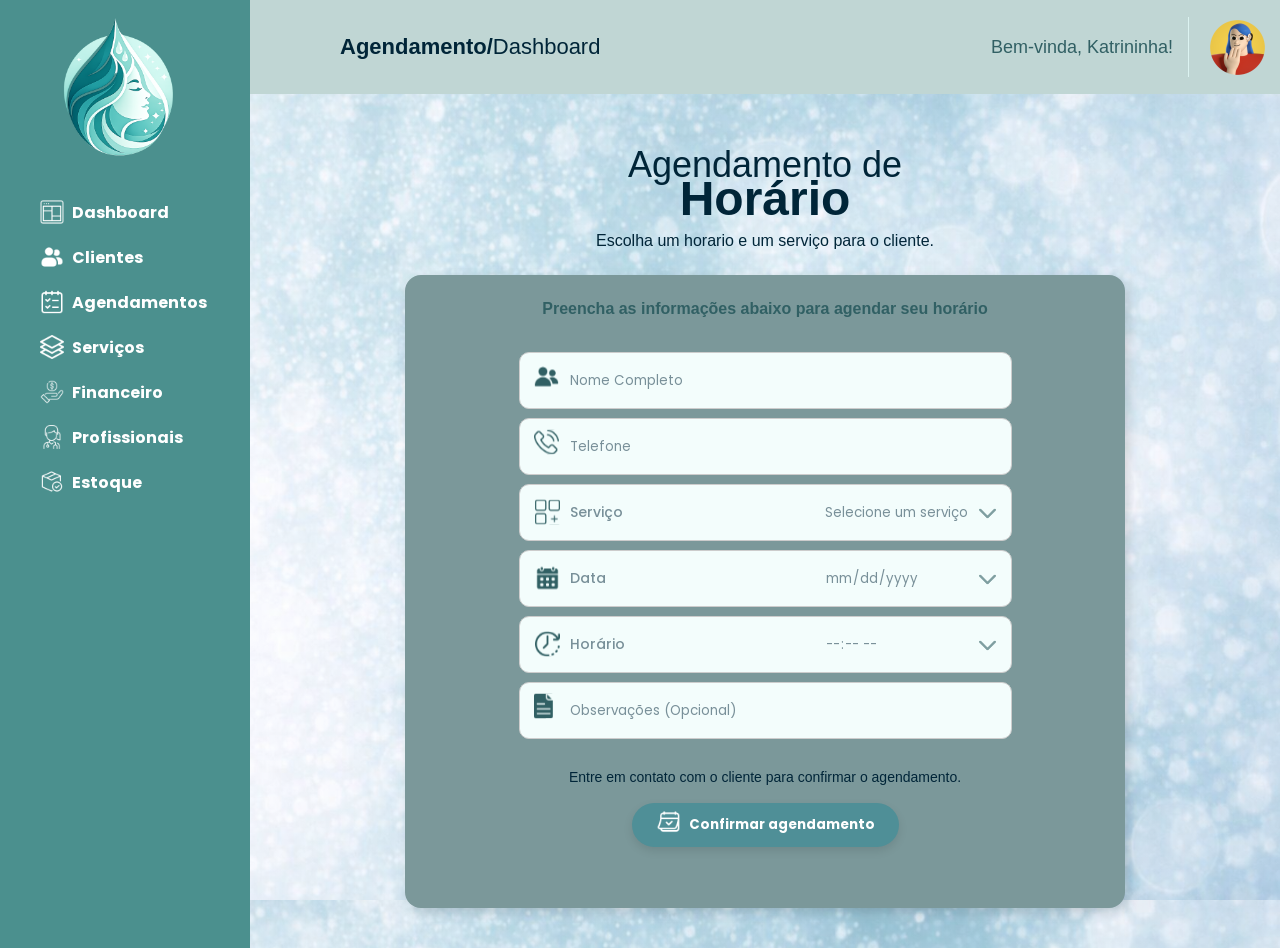
==== commit 8ced6b37: "agora tirei certo as paginas" ====
--- a/agendamento.html
+++ b/agendamento.html
@@ -110,19 +110,6 @@
         <a href="/profissionais.html" class="sidebar_link">Profissionais</a>
       </div>
 
-      <!-- Vendas -->
-      <div class="sidebar_icon_link">
-        <svg width="24" height="24" viewBox="0 0 24 24" fill="none" xmlns="http://www.w3.org/2000/svg" xmlns:xlink="http://www.w3.org/1999/xlink">
-          <rect width="24" height="24" fill="url(#pattern0_128_9)" />
-          <defs>
-            <pattern id="pattern0_128_9" patternContentUnits="objectBoundingBox" width="1" height="1">
-              <use xlink:href="#image0_128_9" transform="scale(0.015625)" />
-            </pattern>
-            <image id="image0_128_9" width="64" height="64" preserveAspectRatio="none" xlink:href="[data-uri]"/>
-          </defs>
-        </svg>
-        <a href="/vendas.html" class="sidebar_link">Vendas</a>
-      </div>
 
       <!-- Estoque -->
       <div class="sidebar_icon_link">
@@ -138,19 +125,6 @@
         <a href="/estoque.html" class="sidebar_link">Estoque</a>
       </div>
 
-      <!-- Relatórios -->
-      <div class="sidebar_icon_link">
-        <svg width="24" height="24" viewBox="0 0 24 24" fill="none" xmlns="http://www.w3.org/2000/svg" xmlns:xlink="http://www.w3.org/1999/xlink">
-          <rect width="24" height="24" fill="url(#pattern0_128_17)" />
-          <defs>
-            <pattern id="pattern0_128_17" patternContentUnits="objectBoundingBox" width="1" height="1">
-              <use xlink:href="#image0_128_17" transform="scale(0.015625)" />
-            </pattern>
-            <image id="image0_128_17" width="64" height="64" preserveAspectRatio="none" xlink:href="[data-uri]"/>
-          </defs>
-        </svg>
-        <a href="/relatorios.html" class="sidebar_link">Relatórios</a>
-      </div>
     </div>
 
     <div class="padrao">
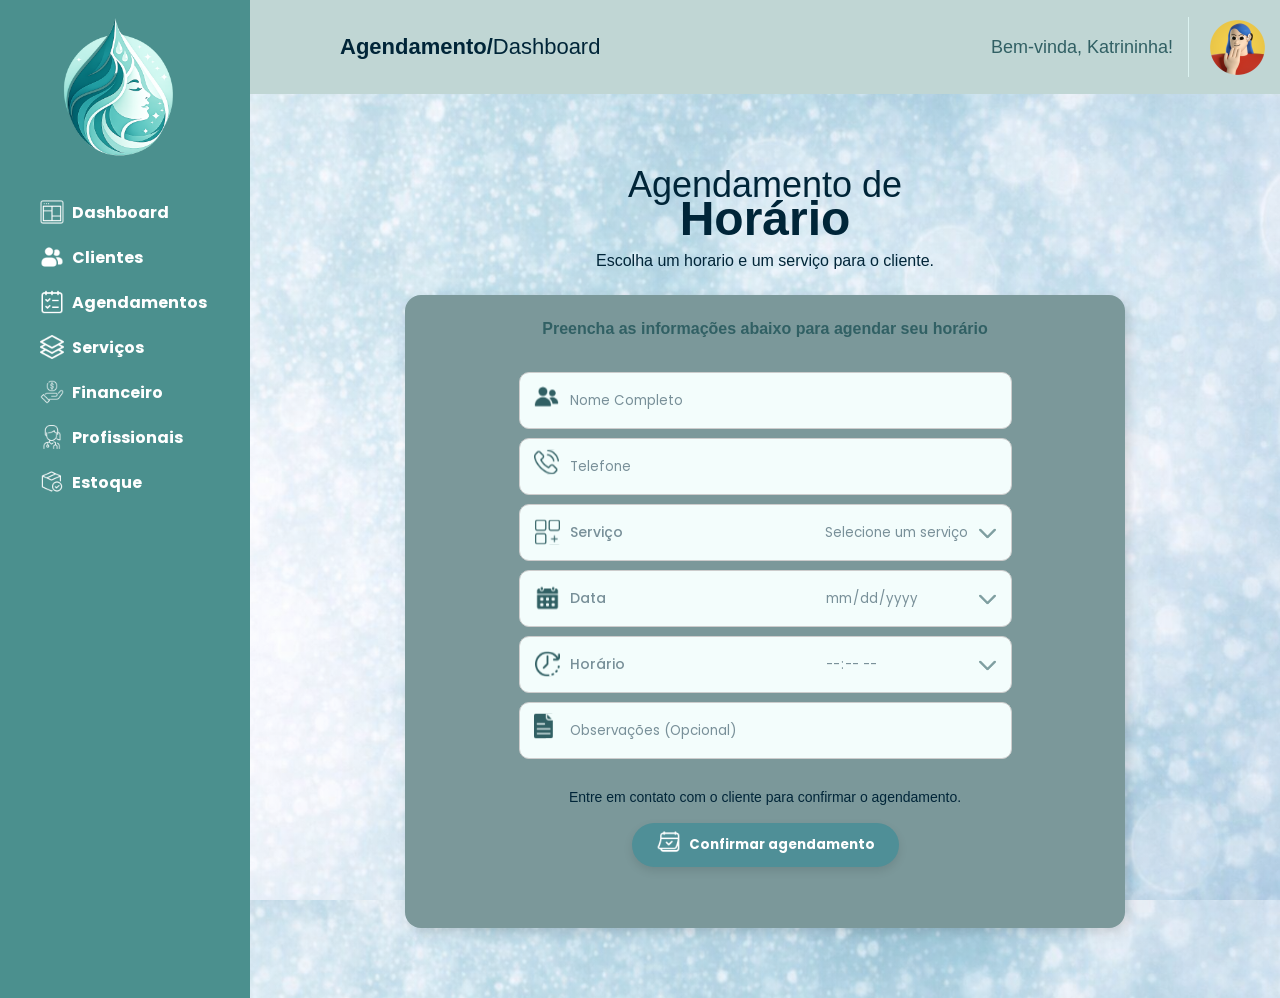
==== commit 38ae12b8: "pontos nos links de agendamentos" ====
--- a/agendamento.html
+++ b/agendamento.html
@@ -37,7 +37,7 @@
             <image id="image0_128_11" width="64" height="64" preserveAspectRatio="none" xlink:href="[data-uri]"/>
           </defs>
         </svg>
-        <a href="/index.html" class="sidebar_link">Dashboard</a>
+        <a href="./index.html" class="sidebar_link">Dashboard</a>
       </div>
 
       <!-- Clientes -->
@@ -51,7 +51,7 @@
             <image id="image0_128_10" width="64" height="64" preserveAspectRatio="none" xlink:href="[data-uri]"/>
           </defs>
         </svg>
-        <a href="/cliente.html" class="sidebar_link">Clientes</a>
+        <a href="./cliente.html" class="sidebar_link">Clientes</a>
       </div>
 
       <!-- Agendamentos -->
@@ -65,7 +65,7 @@
             <image id="image0_128_12" width="64" height="64" preserveAspectRatio="none" xlink:href="[data-uri]"/>
           </defs>
         </svg>
-        <a href="/agendamento.html" class="sidebar_link">Agendamentos</a>
+        <a href="./agendamento.html" class="sidebar_link">Agendamentos</a>
       </div>
 
       <!-- Serviços -->
@@ -79,7 +79,7 @@
             <image id="image0_128_13" width="64" height="64" preserveAspectRatio="none" xlink:href="[data-uri]"/>
           </defs>
         </svg>
-        <a href="/servicos.html" class="sidebar_link">Serviços</a>
+        <a href="./servicos.html" class="sidebar_link">Serviços</a>
       </div>
 
       <!-- Financeiro -->
@@ -93,7 +93,7 @@
             <image id="image0_128_14" width="64" height="64" preserveAspectRatio="none" xlink:href="[data-uri]"/>
           </defs>
         </svg>
-        <a href="/financeiro.html" class="sidebar_link">Financeiro</a>
+        <a href="./financeiro.html" class="sidebar_link">Financeiro</a>
       </div>
 
       <!-- Profissionais -->
@@ -107,7 +107,7 @@
             <image id="image0_128_15" width="64" height="64" preserveAspectRatio="none" xlink:href="[data-uri]"/>
           </defs>
         </svg>
-        <a href="/profissionais.html" class="sidebar_link">Profissionais</a>
+        <a href="./profissionais.html" class="sidebar_link">Profissionais</a>
       </div>
 
 
@@ -122,7 +122,7 @@
             <image id="image0_128_16" width="64" height="64" preserveAspectRatio="none" xlink:href="[data-uri]"/>
           </defs>
         </svg>
-        <a href="/estoque.html" class="sidebar_link">Estoque</a>
+        <a href="./estoque.html" class="sidebar_link">Estoque</a>
       </div>
 
     </div>
--- a/style/style.css
+++ b/style/style.css
@@ -20,4 +20,5 @@
 @import url(../css/responsividade_index.css);
 @import url(../css/responsividade_layout.css);
 @import url(../css/responsividade_login.css);
-@import url(../css/responsividade_profissionais.css);+@import url(../css/responsividade_profissionais.css);
+@import url(../css/responsividade_servicos.css);
